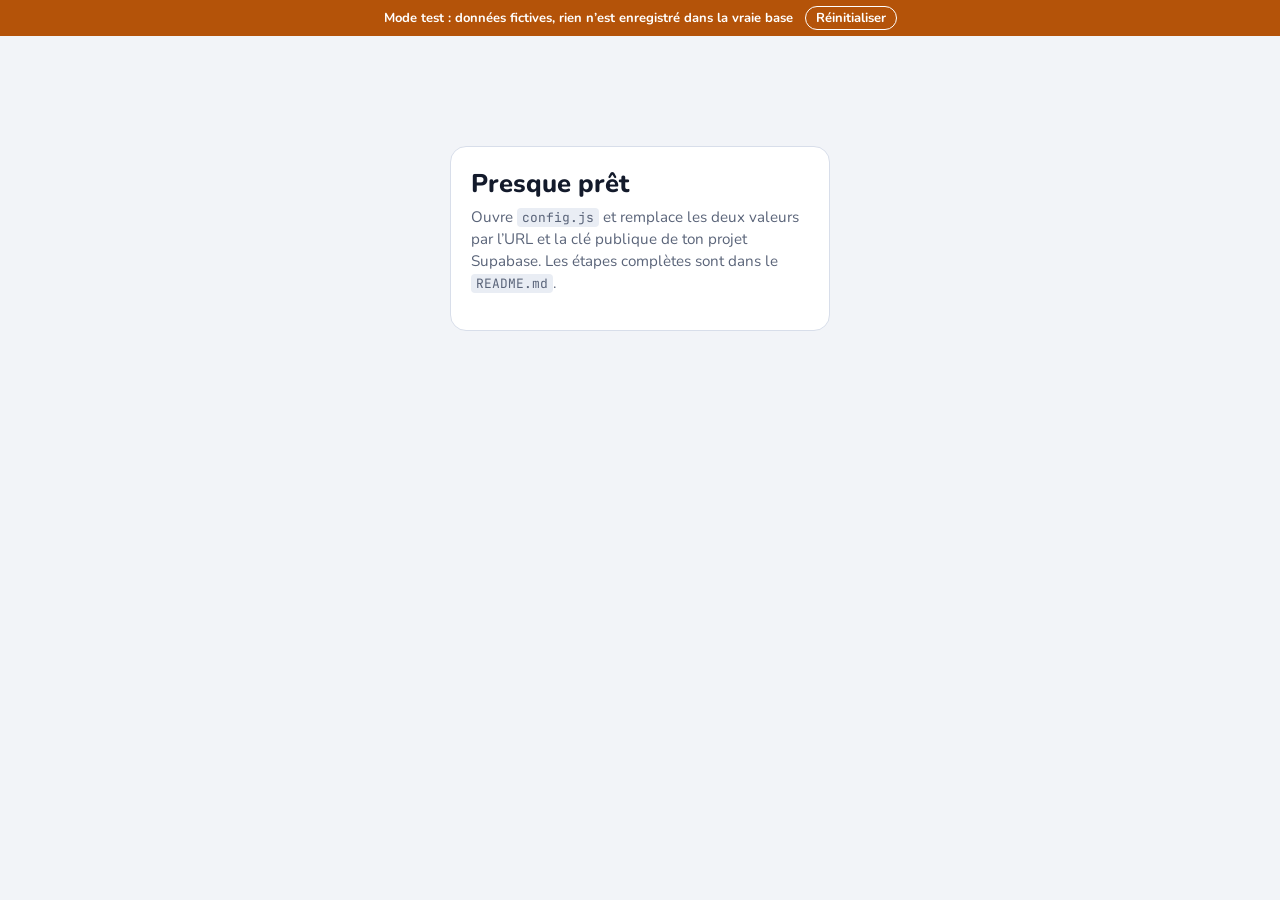
==== dev.html @ e115ad88 "Add files via upload" ====
<!doctype html>
<html lang="fr-CA">
<head>
  <meta charset="utf-8">
  <meta name="viewport" content="width=device-width, initial-scale=1, viewport-fit=cover">
  <meta name="robots" content="noindex, nofollow">
  <link rel="icon" type="image/png" sizes="32x32" href="icons/favicon-32.png">
  <link rel="apple-touch-icon" href="icons/apple-touch-icon.png">
  <title>Finances du ménage (mode test)</title>
  <link rel="preconnect" href="https://fonts.googleapis.com">
  <link rel="preconnect" href="https://fonts.gstatic.com" crossorigin>
  <link rel="stylesheet" href="https://fonts.googleapis.com/css2?family=Nunito:wght@400;600;700;800&family=JetBrains+Mono:wght@500;600&display=swap">
  <link rel="stylesheet" href="styles.css">
  <style>
    .dev-banner { position: sticky; top: 0; z-index: 50; display: flex; gap: 12px; align-items: center; justify-content: center; flex-wrap: wrap;
      padding: 6px 12px; background: #b45309; color: #fff; font: 700 13px/1.4 Nunito, system-ui, sans-serif; }
    .dev-banner button { font: inherit; padding: 2px 10px; border-radius: 999px; border: 1px solid #fff; background: transparent; color: #fff; cursor: pointer; }
  </style>
</head>
<body>
  <!-- Test mode: made-up data kept in this browser tab. config.js (the real database) is NOT loaded here. -->
  <div class="dev-banner" role="note">Mode test : données fictives, rien n’est enregistré dans la vraie base
    <button type="button" onclick="DevDB.reset()">Réinitialiser</button></div>
  <div id="app" class="app" aria-live="polite">
    <div class="boot">Chargement…</div>
  </div>
  <div id="sheet" class="sheet" hidden></div>
  <div id="toast" class="toast" role="status" hidden></div>

  <script src="dev/fake-supabase.js"></script>
  <script src="calc.js"></script>
  <script src="tax.js"></script>
  <script src="projection.js"></script>
  <script src="importer.js"></script>
  <script src="app.js"></script>
</body>
</html>
---- styles.css ----
/* Layout: one centered column — header, a summary band of four figures, tabs, then cards per tab. */
:root {
  --bg: #f2f4f8;
  --surface: #ffffff;
  --surface-2: #e9edf4;
  --line: #d8deea;
  --fg: #131a2b;
  --muted: #5a6479;
  --accent: #1f4aa8;
  --accent-ink: #ffffff;
  --accent-soft: #e0e8f8;
  --series-2: #8a97b8;
  --gain: #14794c;
  --loss: #b6382a;
  --warn: #8f5d00;
  --warn-soft: #fbefd6;
  --loss-soft: #f8e3df;
  --gain-soft: #def2e7;
  --shadow: 0 1px 2px rgb(19 26 43 / 6%), 0 8px 24px rgb(19 26 43 / 6%);

  --font-ui: 'Nunito', ui-rounded, 'SF Pro Rounded', system-ui, -apple-system, 'Segoe UI', sans-serif;
  --font-mono: 'JetBrains Mono', ui-monospace, SFMono-Regular, Menlo, Consolas, monospace;

  --fs-caption: 0.8rem;
  --fs-body: 0.95rem;
  --fs-heading: 1.1rem;
  --fs-figure: 1.75rem;
  --fs-title: 1.6rem;

  --r-lg: 16px;
  --r-md: 10px;
  --r-pill: 999px;
  color-scheme: light;
}

@media (prefers-color-scheme: dark) {
  :root {
    --bg: #0d111c;
    --surface: #151b2b;
    --surface-2: #1d2437;
    --line: #2a3249;
    --fg: #e7ebf4;
    --muted: #98a2b9;
    --accent: #84a2f2;
    --accent-ink: #0d111c;
    --accent-soft: #212d50;
    --series-2: #66749a;
    --gain: #4cc38a;
    --loss: #f07b69;
    --warn: #e3b04b;
    --warn-soft: #3a2e14;
    --loss-soft: #3d201c;
    --gain-soft: #163527;
    --shadow: 0 1px 2px rgb(0 0 0 / 30%);
    color-scheme: dark;
  }
}

* { box-sizing: border-box; }
html { -webkit-text-size-adjust: 100%; }
body {
  margin: 0;
  background: var(--bg);
  color: var(--fg);
  font-family: var(--font-ui);
  font-size: var(--fs-body);
  line-height: 1.45;
}
button, input, select { font: inherit; color: inherit; }
:focus-visible { outline: 2px solid var(--accent); outline-offset: 2px; }
[hidden] { display: none !important; }
.num { font-variant-numeric: tabular-nums; }

.app {
  max-width: 1120px;
  margin-inline: auto;
  padding-block: 20px 64px;
  padding-left: max(16px, env(safe-area-inset-left, 0px));
  padding-right: max(16px, env(safe-area-inset-right, 0px));
}
.boot { padding: 4rem 0; text-align: center; color: var(--muted); }

/* Header ------------------------------------------------------------------ */
.top {
  display: flex; flex-wrap: wrap; align-items: center; justify-content: space-between;
  gap: 12px 20px; margin-bottom: 18px;
}
.top h1 { margin: 0; font-size: var(--fs-title); font-weight: 800; letter-spacing: -0.01em; text-wrap: balance; }
.top .sub { margin: 2px 0 0; color: var(--muted); font-size: var(--fs-caption); }
.top-actions { display: flex; flex-wrap: wrap; gap: 8px; align-items: center; }

.seg {
  display: inline-flex; padding: 3px; gap: 2px;
  background: var(--surface-2); border-radius: var(--r-pill);
}
.seg button {
  border: 0; background: transparent; padding: 6px 14px; border-radius: var(--r-pill);
  font-weight: 700; color: var(--muted); cursor: pointer; white-space: nowrap;
}
.seg button[aria-pressed="true"] { background: var(--surface); color: var(--fg); box-shadow: var(--shadow); }

.btn {
  display: inline-flex; align-items: center; gap: 6px;
  border: 1px solid var(--line); background: var(--surface); color: var(--fg);
  padding: 7px 14px; border-radius: var(--r-pill); font-weight: 700; cursor: pointer;
}
.btn:hover { border-color: var(--accent); }
.btn.primary { background: var(--accent); color: var(--accent-ink); border-color: var(--accent); }
.btn.ghost { background: transparent; border-color: transparent; color: var(--muted); }
.btn.ghost:hover { color: var(--fg); }
.btn.danger { color: var(--loss); }
.btn.danger.armed { background: var(--loss); color: #fff; border-color: var(--loss); }
.btn:disabled { opacity: 0.55; cursor: default; }

/* Summary band ------------------------------------------------------------ */
.summary {
  display: grid; grid-template-columns: repeat(4, minmax(0, 1fr));
  background: var(--surface); border-radius: var(--r-lg); box-shadow: var(--shadow);
  margin-bottom: 18px;
}
.stat { padding: 16px 20px; min-width: 0; }
.stat + .stat { border-left: 1px solid var(--line); }
.stat .label { color: var(--muted); font-size: var(--fs-caption); font-weight: 700; letter-spacing: 0.02em; }
.stat .value { font-size: var(--fs-figure); font-weight: 800; letter-spacing: -0.02em; font-variant-numeric: tabular-nums; line-height: 1.2; overflow-wrap: anywhere; }
.stat .note { font-size: var(--fs-caption); color: var(--muted); font-variant-numeric: tabular-nums; }
.stat.lead .value { color: var(--accent); }
@media (max-width: 760px) {
  .summary { grid-template-columns: repeat(2, minmax(0, 1fr)); }
  .stat:nth-child(3) { border-left: 0; }
  .stat:nth-child(n+3) { border-top: 1px solid var(--line); }
}

.up { color: var(--gain); }
.down { color: var(--loss); }

/* Tabs -------------------------------------------------------------------- */
.tabs { display: flex; gap: 4px; border-bottom: 1px solid var(--line); margin-bottom: 18px; overflow-x: auto; }
.tabs button {
  border: 0; background: none; padding: 10px 14px; cursor: pointer;
  font-weight: 800; color: var(--muted); border-bottom: 3px solid transparent; margin-bottom: -1px; white-space: nowrap;
}
.tabs button[aria-selected="true"] { color: var(--fg); border-bottom-color: var(--accent); }

/* Cards ------------------------------------------------------------------- */
.grid { display: grid; gap: 16px; grid-template-columns: repeat(auto-fit, minmax(min(100%, 22rem), 1fr)); margin-bottom: 16px; }
.card {
  background: var(--surface); border: 1px solid var(--line); border-radius: var(--r-lg);
  padding: 18px 20px; min-width: 0; margin-bottom: 16px;
}
.grid > .card { margin-bottom: 0; }
.card-head { display: flex; flex-wrap: wrap; align-items: baseline; justify-content: space-between; gap: 8px 16px; margin-bottom: 12px; }
.card-head h2 { margin: 0; font-size: var(--fs-heading); font-weight: 800; }
.card-head p { margin: 2px 0 0; color: var(--muted); font-size: var(--fs-caption); }
.card-head .actions { display: flex; flex-wrap: wrap; gap: 8px; }

.kpis { display: flex; flex-wrap: wrap; gap: 12px 32px; }
.kpi .label { color: var(--muted); font-size: var(--fs-caption); font-weight: 700; }
.kpi .value { font-size: 1.3rem; font-weight: 800; font-variant-numeric: tabular-nums; }
.kpi .note { color: var(--muted); font-size: var(--fs-caption); font-variant-numeric: tabular-nums; }

.empty { text-align: center; padding: 28px 12px; color: var(--muted); }
.empty strong { display: block; color: var(--fg); font-size: var(--fs-heading); margin-bottom: 4px; }
.empty .btn { margin-top: 12px; }
.footnote { color: var(--muted); font-size: var(--fs-caption); margin: 10px 0 0; }

.pill {
  display: inline-block; padding: 1px 8px; border-radius: var(--r-pill);
  font-size: 0.72rem; font-weight: 800; letter-spacing: 0.02em; white-space: nowrap; vertical-align: 1px;
}
.pill.warn { background: var(--warn-soft); color: var(--warn); }
.pill.bad { background: var(--loss-soft); color: var(--loss); }
.pill.ok { background: var(--gain-soft); color: var(--gain); }
.pill.info { background: var(--accent-soft); color: var(--accent); }

.ticker {
  font-family: var(--font-mono); font-weight: 600; font-size: 0.82rem;
  background: var(--surface-2); padding: 2px 7px; border-radius: 6px; letter-spacing: 0.02em;
}

/* Tables ------------------------------------------------------------------ */
.table-wrap { overflow-x: auto; margin: 0 -4px; }
table { width: 100%; border-collapse: collapse; font-variant-numeric: tabular-nums; }
th {
  text-align: left; font-size: var(--fs-caption); color: var(--muted); font-weight: 700;
  padding: 8px 10px; border-bottom: 1px solid var(--line); white-space: nowrap;
}
td { padding: 10px; border-bottom: 1px solid var(--line); vertical-align: top; }
tr:last-child td { border-bottom: 0; }
th.r, td.r { text-align: right; }
tbody tr.click { cursor: pointer; }
tbody tr.click:hover td { background: var(--surface-2); }
td .sub { display: block; color: var(--muted); font-size: var(--fs-caption); }
tfoot td { font-weight: 800; border-top: 2px solid var(--line); border-bottom: 0; }
@media (max-width: 640px) { .hide-sm { display: none; } }

/* Bars -------------------------------------------------------------------- */
.bars { display: grid; gap: 10px; }
.bar-row { display: grid; grid-template-columns: minmax(0, 9rem) minmax(0, 1fr) auto; gap: 10px; align-items: center; }
.bar-row .name { overflow: hidden; text-overflow: ellipsis; white-space: nowrap; font-weight: 600; }
.bar-track { height: 10px; background: var(--surface-2); border-radius: var(--r-pill); overflow: hidden; }
.bar-fill { height: 100%; background: var(--accent); border-radius: var(--r-pill); min-width: 2px; }
.bar-fill.muted { background: var(--series-2); }
.bar-fill.loss { background: var(--loss); }
.bar-row .amt { font-variant-numeric: tabular-nums; font-weight: 700; text-align: right; white-space: nowrap; }
.bar-row .amt small { color: var(--muted); font-weight: 600; margin-left: 6px; }

/* Line chart -------------------------------------------------------------- */
.chart { position: relative; min-height: 240px; }
.chart svg { display: block; width: 100%; height: auto; overflow: visible; }
.chart text { fill: var(--muted); font-size: 11px; font-family: var(--font-ui); }
.chart .grid-line { stroke: var(--line); stroke-width: 1; }
.chart .hover-line { stroke: var(--muted); stroke-width: 1; stroke-dasharray: 3 3; }
.legend { display: flex; flex-wrap: wrap; gap: 6px 16px; margin-top: 8px; font-size: var(--fs-caption); color: var(--muted); }
.legend span::before { content: ""; display: inline-block; width: 10px; height: 3px; border-radius: 2px; margin-right: 6px; vertical-align: middle; background: var(--c); }
.tip {
  position: absolute; pointer-events: none; z-index: 2;
  background: var(--surface); border: 1px solid var(--line); border-radius: var(--r-md);
  box-shadow: var(--shadow); padding: 6px 10px; font-size: var(--fs-caption); white-space: nowrap;
  font-variant-numeric: tabular-nums;
}
.tip .d { color: var(--muted); margin-bottom: 2px; }
.tip .row::before { content: ""; display: inline-block; width: 8px; height: 8px; border-radius: 50%; margin-right: 6px; background: var(--c); }

/* Debt cards -------------------------------------------------------------- */
.debts { display: grid; gap: 16px; grid-template-columns: repeat(auto-fit, minmax(min(100%, 20rem), 1fr)); }
.debt { background: var(--surface); border: 1px solid var(--line); border-radius: var(--r-lg); padding: 18px 20px; display: flex; flex-direction: column; gap: 12px; min-width: 0; }
.debt-top { display: flex; justify-content: space-between; gap: 10px; align-items: flex-start; }
.debt-top h3 { margin: 0; font-size: var(--fs-heading); font-weight: 800; overflow-wrap: anywhere; }
.debt-top .sub { color: var(--muted); font-size: var(--fs-caption); }
.debt .big { font-size: var(--fs-figure); font-weight: 800; font-variant-numeric: tabular-nums; letter-spacing: -0.02em; }
.facts { display: grid; grid-template-columns: repeat(2, minmax(0, 1fr)); gap: 8px 16px; margin: 0; }
.facts div { min-width: 0; }
.facts dt { color: var(--muted); font-size: var(--fs-caption); font-weight: 700; }
.facts dd { margin: 0; font-weight: 700; font-variant-numeric: tabular-nums; overflow-wrap: anywhere; }
.progress { height: 8px; background: var(--surface-2); border-radius: var(--r-pill); overflow: hidden; }
.progress > div { height: 100%; background: var(--gain); }

/* Toggle ------------------------------------------------------------------ */
.switch { display: inline-flex; align-items: center; gap: 8px; font-size: var(--fs-caption); color: var(--muted); font-weight: 700; cursor: pointer; }
.switch input { width: 16px; height: 16px; accent-color: var(--accent); }

/* Sheet (form dialog) ----------------------------------------------------- */
.sheet {
  position: fixed; inset: 0; z-index: 20; background: rgb(8 12 22 / 45%);
  display: flex; align-items: flex-end; justify-content: center;
  padding: env(safe-area-inset-top, 0px) env(safe-area-inset-right, 0px) 0 env(safe-area-inset-left, 0px);
}
@media (min-width: 640px) { .sheet { align-items: center; padding: 24px; } }
.sheet-panel {
  background: var(--surface); width: 100%; max-width: 520px; max-height: 92vh; overflow: auto;
  border-radius: var(--r-lg) var(--r-lg) 0 0; padding: 20px 20px calc(20px + env(safe-area-inset-bottom, 0px));
  box-shadow: var(--shadow);
}
@media (min-width: 640px) { .sheet-panel { border-radius: var(--r-lg); } }
.sheet-panel h2 { margin: 0 0 14px; font-size: var(--fs-heading); font-weight: 800; }
.fields { display: grid; grid-template-columns: repeat(2, minmax(0, 1fr)); gap: 12px; }
.field { display: flex; flex-direction: column; gap: 4px; min-width: 0; }
.field.wide { grid-column: 1 / -1; }
.field label { font-size: var(--fs-caption); font-weight: 700; color: var(--muted); }
.field input, .field select {
  width: 100%; padding: 9px 11px; border: 1px solid var(--line); border-radius: var(--r-md);
  background: var(--bg); min-width: 0;
}
.field input:focus, .field select:focus { border-color: var(--accent); outline: none; box-shadow: 0 0 0 3px var(--accent-soft); }
.field .hint { font-size: 0.75rem; color: var(--muted); }
.field.invalid input, .field.invalid select { border-color: var(--loss); }
.form-error { color: var(--loss); font-size: var(--fs-caption); margin: 10px 0 0; min-height: 1em; }
.sheet-actions { display: flex; flex-wrap: wrap; justify-content: space-between; gap: 8px; margin-top: 16px; }
.sheet-actions .right { display: flex; gap: 8px; margin-left: auto; }
@media (max-width: 420px) { .fields { grid-template-columns: 1fr; } }

/* Login ------------------------------------------------------------------- */
.login { max-width: 380px; margin: 10vh auto 0; }
.login h1 { font-size: var(--fs-title); font-weight: 800; margin: 0 0 4px; }
.login p { color: var(--muted); margin: 0 0 18px; }
.login .fields { grid-template-columns: 1fr; }
.login .btn { width: 100%; justify-content: center; margin-top: 14px; padding: 10px; }
.setup code { font-family: var(--font-mono); font-size: 0.85em; background: var(--surface-2); padding: 1px 5px; border-radius: 4px; }

.banner { display: flex; gap: 10px; align-items: center; justify-content: space-between; flex-wrap: wrap; background: var(--warn-soft); color: var(--warn); border-radius: var(--r-md); padding: 10px 14px; margin-bottom: 16px; font-weight: 700; font-size: var(--fs-caption); }

.toast {
  position: fixed; left: 50%; transform: translateX(-50%); z-index: 30;
  bottom: calc(20px + env(safe-area-inset-bottom, 0px));
  background: var(--fg); color: var(--bg); padding: 10px 16px; border-radius: var(--r-pill);
  font-weight: 700; font-size: var(--fs-caption); box-shadow: var(--shadow); max-width: calc(100% - 32px);
}
.toast.err { background: var(--loss); color: #fff; }

@media (prefers-reduced-motion: no-preference) {
  .sheet-panel { animation: rise 180ms ease-out; }
  @keyframes rise { from { transform: translateY(12px); opacity: 0.6; } to { transform: none; opacity: 1; } }
}

/* Children, projects, mortgage details, import ---------------------------- */
.subhead { margin: 18px 0 8px; font-size: var(--fs-body); font-weight: 800; }
.muted-caption { color: var(--muted); font-size: var(--fs-caption); }
.callout { background: var(--accent-soft); color: var(--fg); border-radius: var(--r-md); padding: 10px 14px; margin: 10px 0; font-size: var(--fs-caption); }
.callout strong { color: var(--accent); }
.callout.ok { background: var(--gain-soft); }
.callout.ok strong { color: var(--gain); }
.facts.four { grid-template-columns: repeat(auto-fit, minmax(min(100%, 9.5rem), 1fr)); }
.card-actions { display: flex; flex-wrap: wrap; gap: 8px; margin-top: 14px; }
.children, .projects { display: grid; gap: 16px; grid-template-columns: repeat(auto-fit, minmax(min(100%, 26rem), 1fr)); }
.children > .card, .projects > .card { margin-bottom: 0; }
.project .big, .card .big { font-size: var(--fs-figure); font-weight: 800; font-variant-numeric: tabular-nums; letter-spacing: -0.02em; margin-bottom: 8px; overflow-wrap: anywhere; }
.project-line { margin: 10px 0; font-weight: 600; }
.debt.wide { grid-column: 1 / -1; }
.chart.small { min-height: 180px; margin-top: 6px; }
.sheet-panel.wide { max-width: 860px; }
input.inline {
  width: 100%; min-width: 8rem; padding: 5px 8px; border: 1px solid var(--line); border-radius: 8px;
  background: var(--bg); font-weight: 700;
}
input.inline.num { min-width: 6rem; text-align: right; }
.import-table select { width: 100%; min-width: 10rem; padding: 5px 8px; border: 1px solid var(--line); border-radius: 8px; background: var(--bg); }
.import-table td { vertical-align: middle; }
.import-table td .sub { max-width: 28rem; overflow: hidden; text-overflow: ellipsis; white-space: nowrap; }
.banner.col { flex-direction: column; align-items: stretch; }
.banner.col .fields { grid-template-columns: repeat(auto-fit, minmax(min(100%, 9rem), 1fr)); }
.banner .field select { background: var(--surface); color: var(--fg); }
.pill:not(.warn):not(.bad):not(.ok):not(.info) { background: var(--surface-2); color: var(--muted); }

/* Portfolio import */
.inline-row { display: flex; gap: 8px; align-items: stretch; }
.inline-row input { flex: 1; min-width: 0; }
.inline-row .btn { flex: none; }
.field .hint a { color: var(--accent); font-weight: 700; }
details.cols { margin: 12px 0; border: 1px solid var(--line); border-radius: var(--r-md); padding: 8px 12px; }
details.cols > summary { cursor: pointer; font-size: var(--fs-caption); font-weight: 700; color: var(--fg); }
details.cols[open] > summary { margin-bottom: 10px; }
details.cols .fields { grid-template-columns: repeat(auto-fit, minmax(min(100%, 11rem), 1fr)); }
details.cols ul { margin: 0; padding-left: 18px; }
.checks { display: flex; flex-direction: column; gap: 6px; margin: 6px 0 4px; }
@media (max-width: 520px) { .inline-row { flex-direction: column; } }

/* Companies */
.grid.tight { gap: 8px 28px; margin-bottom: 4px; grid-template-columns: repeat(auto-fit, minmax(min(100%, 18rem), 1fr)); }
.grid.tight .facts { margin-top: 0; }

/* Projections */
.fields.proj { grid-template-columns: repeat(auto-fit, minmax(min(100%, 11rem), 1fr)); }
.fields.proj input { text-align: right; font-variant-numeric: tabular-nums; }
.legend span.band::before { height: 10px; opacity: 0.25; }

/* CELI / REER room */
.rooms { display: grid; gap: 12px; grid-template-columns: repeat(auto-fit, minmax(min(100%, 15rem), 1fr)); margin-bottom: 12px; }
.room { border: 1px solid var(--line); border-radius: var(--r-md); padding: 12px 14px; }
.room-top { display: flex; justify-content: space-between; align-items: center; gap: 8px; margin-bottom: 6px; }
.room .big { font-size: var(--fs-heading); margin-bottom: 2px; }
.room .big.down { color: var(--loss); }
.room .progress { margin-top: 8px; }
.progress.over > div { background: var(--loss); }

/* Asset allocation */
.alloc { display: grid; gap: 10px; }
.alloc-row { display: grid; grid-template-columns: minmax(6rem, 9rem) 1fr auto auto; gap: 6px 14px; align-items: center; }
.alloc-row .name { font-weight: 700; font-size: var(--fs-caption); }
.alloc-row .bar-track { position: relative; overflow: visible; }
.alloc-row .target-mark { position: absolute; top: -3px; bottom: -3px; width: 2px; background: var(--fg); border-radius: 1px; transform: translateX(-1px); }
.alloc-row .amt { text-align: right; font-weight: 700; font-variant-numeric: tabular-nums; font-size: var(--fs-caption); }
.alloc-row .amt small { display: block; color: var(--muted); font-weight: 600; }
@media (max-width: 560px) { .alloc-row { grid-template-columns: 1fr auto; } .alloc-row .bar-track { grid-column: 1 / -1; grid-row: 2; } }
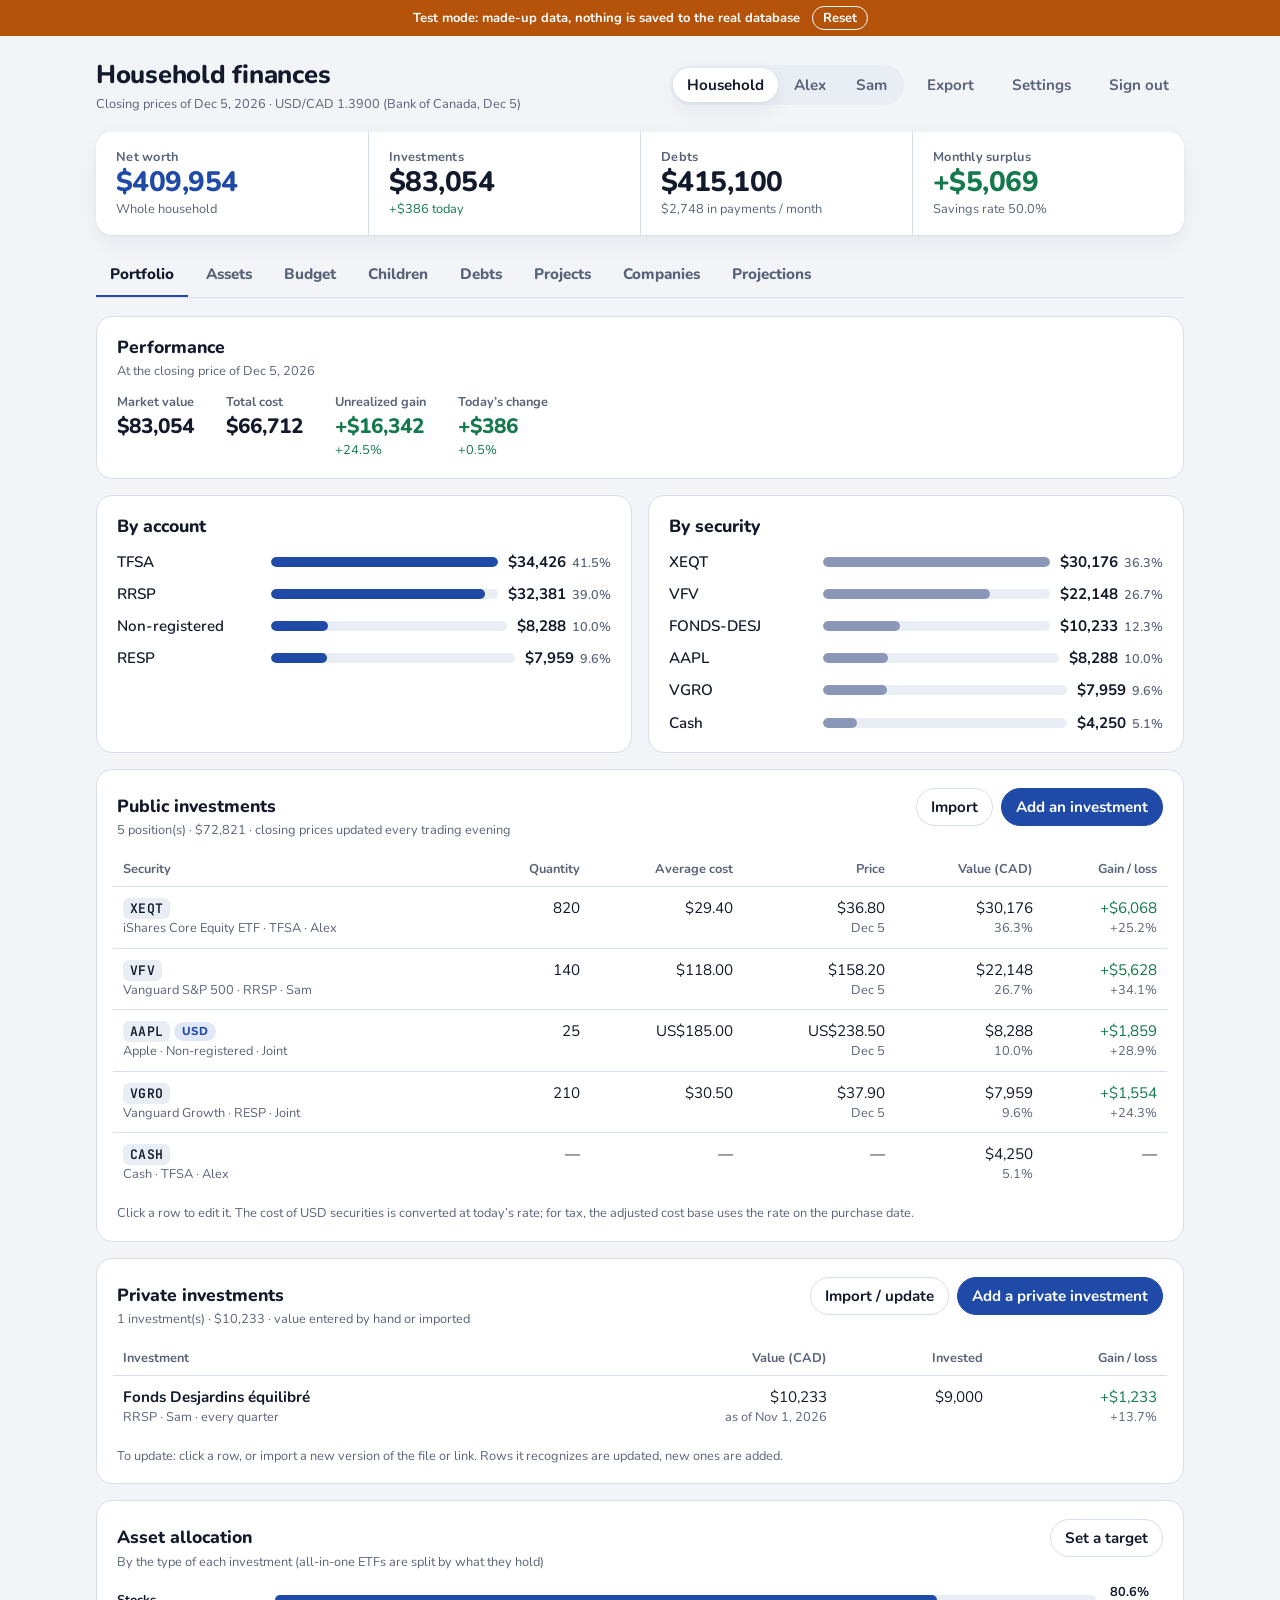
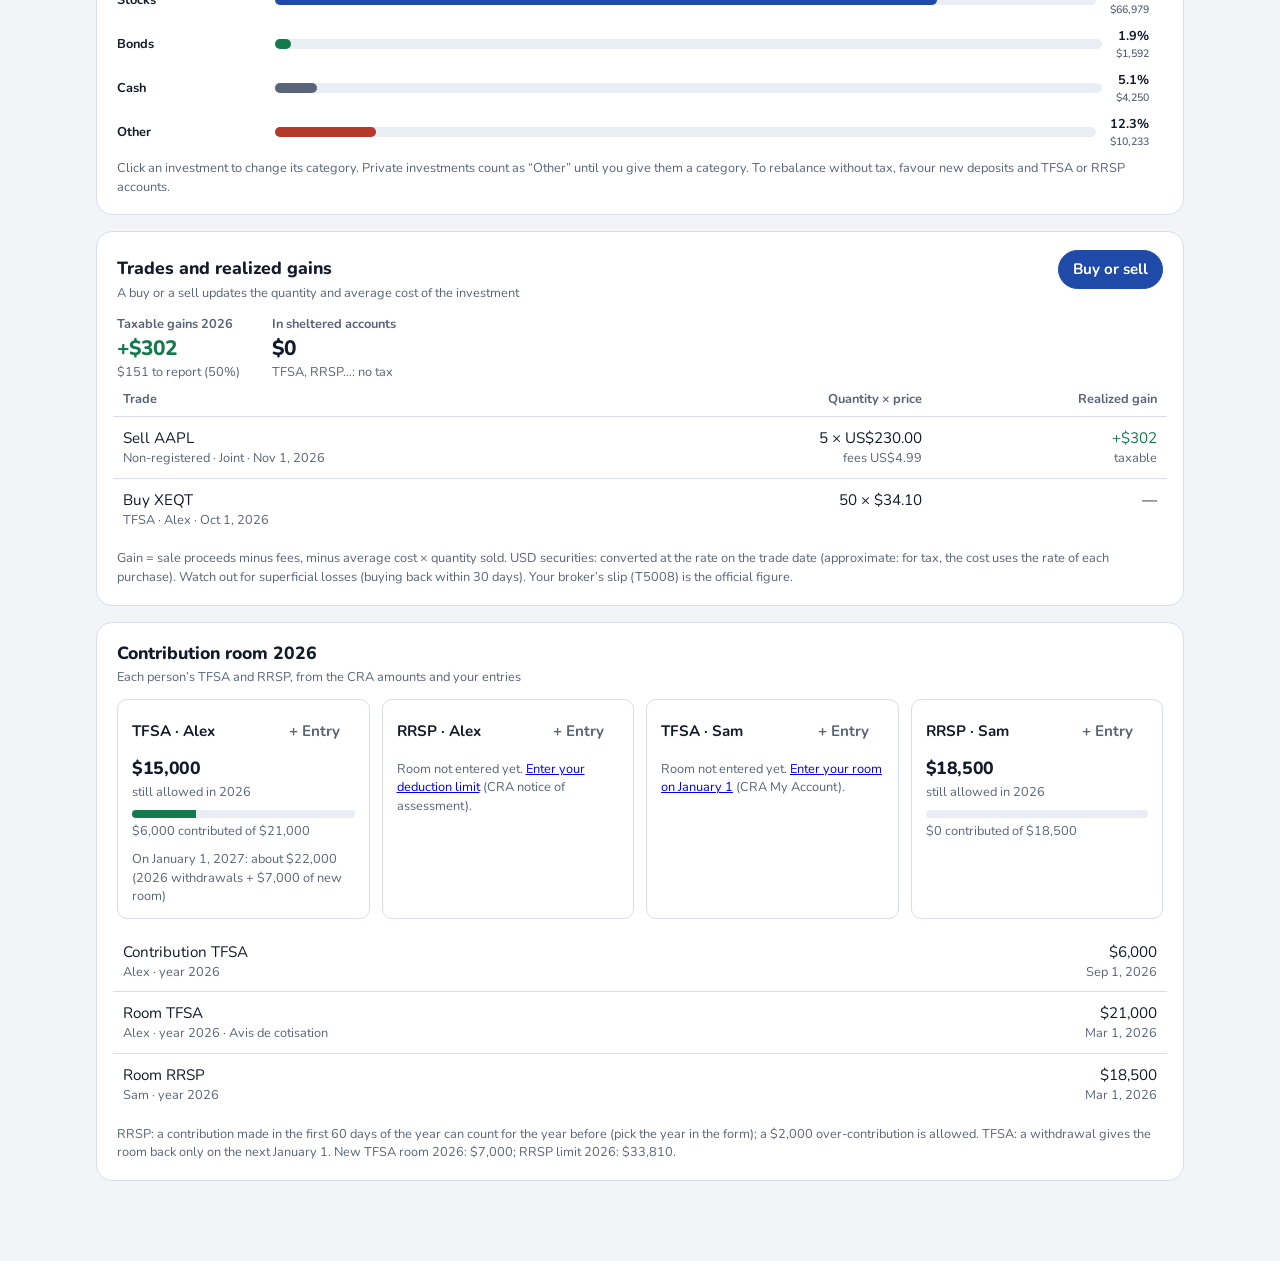
==== commit 91a6a714: "Translate the dashboard to English Page text, forms, imports and the Excel export are now in English" ====
--- a/dev.html
+++ b/dev.html
@@ -1,12 +1,12 @@
 <!doctype html>
-<html lang="fr-CA">
+<html lang="en-CA">
 <head>
   <meta charset="utf-8">
   <meta name="viewport" content="width=device-width, initial-scale=1, viewport-fit=cover">
   <meta name="robots" content="noindex, nofollow">
   <link rel="icon" type="image/png" sizes="32x32" href="icons/favicon-32.png">
   <link rel="apple-touch-icon" href="icons/apple-touch-icon.png">
-  <title>Finances du ménage (mode test)</title>
+  <title>Household finances (test mode)</title>
   <link rel="preconnect" href="https://fonts.googleapis.com">
   <link rel="preconnect" href="https://fonts.gstatic.com" crossorigin>
   <link rel="stylesheet" href="https://fonts.googleapis.com/css2?family=Nunito:wght@400;600;700;800&family=JetBrains+Mono:wght@500;600&display=swap">
@@ -19,10 +19,10 @@
 </head>
 <body>
   <!-- Test mode: made-up data kept in this browser tab. config.js (the real database) is NOT loaded here. -->
-  <div class="dev-banner" role="note">Mode test : données fictives, rien n’est enregistré dans la vraie base
-    <button type="button" onclick="DevDB.reset()">Réinitialiser</button></div>
+  <div class="dev-banner" role="note">Test mode: made-up data, nothing is saved to the real database
+    <button type="button" onclick="DevDB.reset()">Reset</button></div>
   <div id="app" class="app" aria-live="polite">
-    <div class="boot">Chargement…</div>
+    <div class="boot">Loading…</div>
   </div>
   <div id="sheet" class="sheet" hidden></div>
   <div id="toast" class="toast" role="status" hidden></div>
